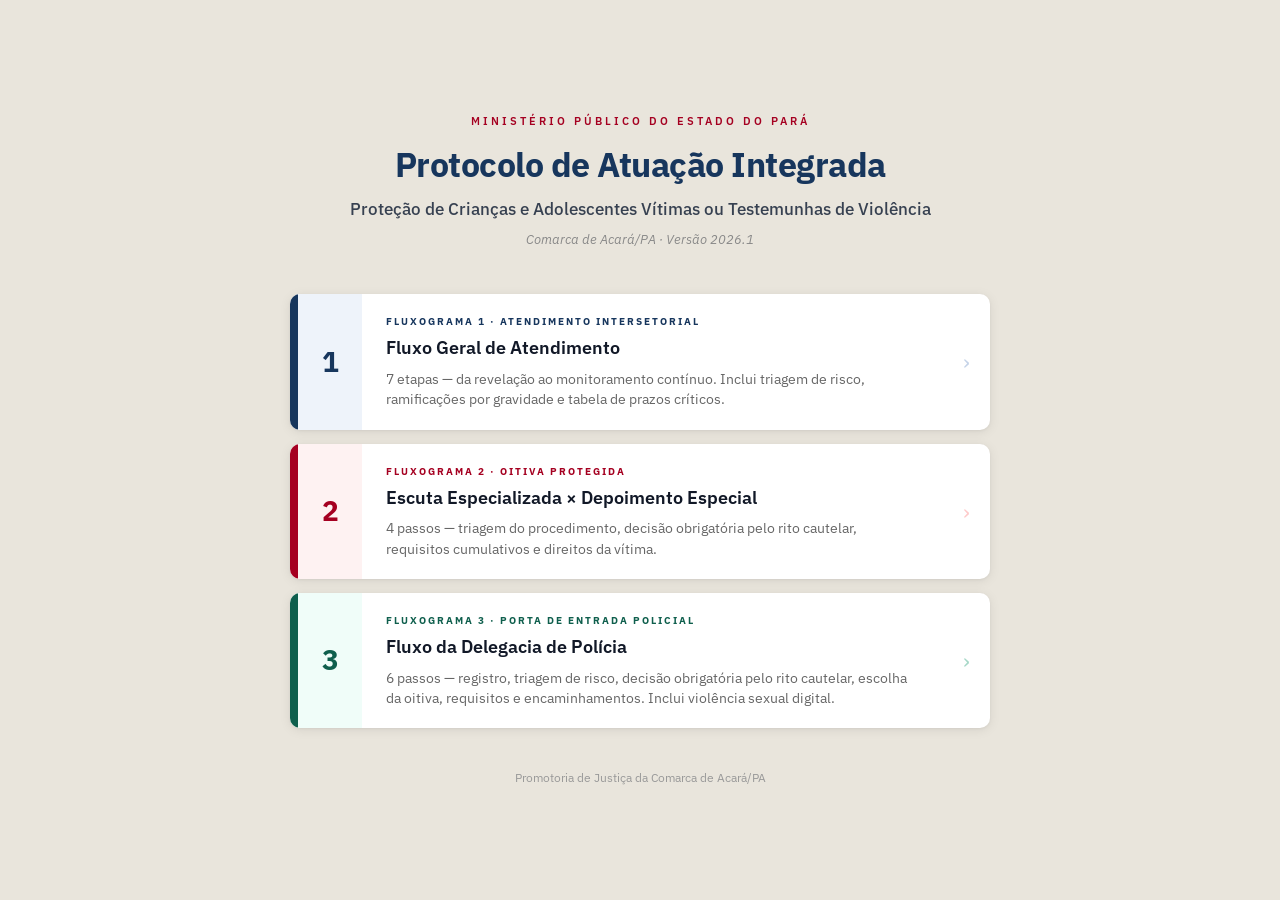
==== index.html @ ddd2dcef "Reestrutura fluxogramas como site estático e aplica revisão legal - Converte os quatro bundles (.dc." ====
<!DOCTYPE html>
<html lang="pt-BR">
<head>
  <meta charset="utf-8">
  <meta name="viewport" content="width=device-width, initial-scale=1">
  <title>Protocolo de Atuação Integrada · Acará/PA</title>
  <meta name="description" content="Fluxogramas de atendimento a crianças e adolescentes vítimas ou testemunhas de violência na Comarca de Acará/PA.">
  <link rel="stylesheet" href="assets/css/fluxograma.css">
  <script src="assets/js/embed.js"></script>
</head>
<body>
  <main class="home">
    <header class="home__header">
      <div class="home__kicker">Ministério Público do Estado do Pará</div>
      <h1>Protocolo de Atuação Integrada</h1>
      <p>Proteção de Crianças e Adolescentes Vítimas ou Testemunhas de Violência</p>
      <p class="home__meta">Comarca de Acará/PA · Versão 2026.1</p>
    </header>

    <nav class="cards" aria-label="Fluxogramas">
      <a class="card" href="fluxograma-1.html">
        <span class="card__num" aria-hidden="true">1</span>
        <span class="card__body">
          <span class="card__kicker">Fluxograma 1 · Atendimento Intersetorial</span>
          <span class="card__title">Fluxo Geral de Atendimento</span>
          <span class="card__desc">7 etapas — da revelação ao monitoramento contínuo. Inclui triagem de risco, ramificações por gravidade e tabela de prazos críticos.</span>
        </span>
        <span class="card__go" aria-hidden="true">›</span>
      </a>

      <a class="card card--wine" href="fluxograma-2.html">
        <span class="card__num" aria-hidden="true">2</span>
        <span class="card__body">
          <span class="card__kicker">Fluxograma 2 · Oitiva Protegida</span>
          <span class="card__title">Escuta Especializada × Depoimento Especial</span>
          <span class="card__desc">4 passos — triagem do procedimento, decisão obrigatória pelo rito cautelar, requisitos cumulativos e direitos da vítima.</span>
        </span>
        <span class="card__go" aria-hidden="true">›</span>
      </a>

      <a class="card card--green" href="fluxograma-3.html">
        <span class="card__num" aria-hidden="true">3</span>
        <span class="card__body">
          <span class="card__kicker">Fluxograma 3 · Porta de Entrada Policial</span>
          <span class="card__title">Fluxo da Delegacia de Polícia</span>
          <span class="card__desc">6 passos — registro, triagem de risco, decisão obrigatória pelo rito cautelar, escolha da oitiva, requisitos e encaminhamentos. Inclui violência sexual digital.</span>
        </span>
        <span class="card__go" aria-hidden="true">›</span>
      </a>
    </nav>

    <footer class="home__footer">
      Promotoria de Justiça da Comarca de Acará/PA
    </footer>
  </main>
</body>
</html>
---- assets/css/fluxograma.css ----
/* ==========================================================================
   Protocolo de Atuação Integrada — Comarca de Acará/PA
   Folha de estilo única dos fluxogramas (index + fluxogramas 1, 2 e 3)
   ========================================================================== */

@font-face {
  font-family: "IBM Plex Sans";
  font-style: normal;
  font-weight: 300 700;
  font-display: swap;
  src: url("../fonts/ibm-plex-sans-latin.woff2") format("woff2");
}
@font-face {
  font-family: "IBM Plex Sans";
  font-style: italic;
  font-weight: 300 400;
  font-display: swap;
  src: url("../fonts/ibm-plex-sans-latin-italic.woff2") format("woff2");
}

:root {
  --navy: #17365D;
  --navy-soft: #EEF3FA;
  --navy-line: #C5D3E8;
  --wine: #A50021;
  --wine-soft: #FEF2F2;
  --wine-line: #FECACA;
  --red: #B91C1C;
  --green: #0F5F4D;
  --green-soft: #F0FDF9;
  --green-line: #A7D8C8;
  --amber: #7B5209;
  --amber-soft: #FFFBEB;
  --amber-paper: #FFFCF4;
  --amber-line: #DCC99E;
  --amber-text: #6B5200;

  --ink: #111827;
  --text: #374151;
  --muted: #6B7280;
  --rule: #E5E7EB;
  --paper: #FFFFFF;
  --canvas: #E9E5DC;

  --radius: 10px;
  --shadow: 0 4px 24px rgba(0, 0, 0, .10), 0 1px 4px rgba(0, 0, 0, .06);
  --font: "IBM Plex Sans", system-ui, -apple-system, "Segoe UI", sans-serif;
}

*, *::before, *::after { box-sizing: border-box; }

body {
  margin: 0;
  background: var(--canvas);
  color: var(--text);
  font-family: var(--font);
  font-size: 16px;
  line-height: 1.6;
  -webkit-font-smoothing: antialiased;
}

a { color: inherit; text-decoration: none; }
h1, h2, h3 { margin: 0; color: var(--ink); line-height: 1.3; }
p { margin: 0; }
ul { margin: 0; padding: 0; list-style: none; }

.visually-hidden {
  position: absolute !important; width: 1px; height: 1px; overflow: hidden;
  clip: rect(0 0 0 0); white-space: nowrap;
}

/* --------------------------------------------------------------------------
   Navegação superior
   -------------------------------------------------------------------------- */
.site-nav {
  position: sticky; top: 0; z-index: 100;
  background: var(--ink);
  padding: 10px 28px;
  display: flex; flex-wrap: wrap; align-items: center; gap: 4px;
}
.site-nav__label {
  margin-right: 8px;
  font-size: 11px; letter-spacing: 1px; text-transform: uppercase;
  color: rgba(255, 255, 255, .45);
}
.site-nav__label:hover { color: #fff; }
.site-nav a.site-nav__link {
  font-size: 12px; font-weight: 500;
  padding: 5px 12px; border-radius: 4px;
  color: rgba(255, 255, 255, .65);
  transition: background .15s, color .15s;
}
.site-nav a.site-nav__link:hover { color: #fff; background: rgba(255, 255, 255, .08); }
.site-nav a.site-nav__link[aria-current="page"] {
  color: #fff; font-weight: 600; background: rgba(165, 0, 33, .75);
}

/* --------------------------------------------------------------------------
   Página / folha
   -------------------------------------------------------------------------- */
.page { padding: 40px 24px 64px; }
.sheet {
  max-width: 960px; margin: 0 auto;
  background: var(--paper);
  border-radius: 8px; overflow: hidden;
  box-shadow: var(--shadow);
}

.sheet-header {
  position: relative;
  background: var(--navy);
  padding: 44px 52px 40px 72px;
}
.sheet-header::before {
  content: ""; position: absolute; inset: 0 auto 0 0; width: 8px;
  background: var(--wine);
}
.sheet-header__kicker {
  margin-bottom: 10px;
  font-size: 11px; font-weight: 600; letter-spacing: 2.5px; text-transform: uppercase;
  color: rgba(255, 255, 255, .5);
}
.sheet-header h1 {
  color: #fff; font-size: 38px; font-weight: 700; line-height: 1.15; letter-spacing: -.5px;
}
.sheet-header__lead {
  margin-top: 14px; max-width: 640px;
  font-size: 14px; font-style: italic; color: rgba(255, 255, 255, .6);
}

.sheet-body { padding: 44px 52px 56px; }

.sheet-footer {
  background: var(--navy);
  padding: 14px 52px;
  display: flex; flex-wrap: wrap; justify-content: space-between; gap: 6px 24px;
  font-size: 11px; color: rgba(255, 255, 255, .45);
}

/* --------------------------------------------------------------------------
   Títulos de seção internos
   -------------------------------------------------------------------------- */
.section-label {
  display: flex; align-items: center; gap: 10px;
  margin-bottom: 14px;
  font-size: 10px; font-weight: 700; letter-spacing: 2.5px; text-transform: uppercase;
  color: var(--wine);
}
.section-label::after { content: ""; flex: 1; height: 1px; background: #F0D0D5; }
.section-label--navy { color: var(--navy); }
.section-label--navy::after { background: var(--navy-line); }
.section-label__note {
  order: 2; font-size: 11px; font-weight: 400; letter-spacing: 0; text-transform: none; color: var(--muted);
}

/* --------------------------------------------------------------------------
   Porta de entrada
   -------------------------------------------------------------------------- */
.entry-grid {
  display: grid; grid-template-columns: repeat(4, 1fr); gap: 10px;
}
.entry {
  display: flex; align-items: center; justify-content: center; min-height: 64px;
  padding: 14px 12px; text-align: center;
  background: var(--navy-soft); border: 1.5px solid var(--navy-line); border-radius: 8px;
  font-size: 13px; font-weight: 600; line-height: 1.45; color: var(--navy);
}
.entry--pill {
  flex-direction: column; gap: 4px;
  border-radius: 40px; padding: 16px 28px;
}
.entry--pill strong { font-size: 16px; color: var(--navy); }
.entry--pill span { font-size: 12.5px; font-weight: 400; color: var(--muted); }

/* --------------------------------------------------------------------------
   Setas e convergência
   -------------------------------------------------------------------------- */
.arrow {
  display: flex; flex-direction: column; align-items: center;
  margin: 6px 0;
}
.arrow::before { content: ""; width: 2px; height: 26px; background: var(--wine); border-radius: 1px; }
.arrow::after {
  content: ""; border-left: 8px solid transparent; border-right: 8px solid transparent;
  border-top: 11px solid var(--wine);
}
.arrow__label {
  order: -1; margin-bottom: 4px;
  font-size: 10px; font-style: italic; letter-spacing: 1px; color: #9CA3AF;
}

/* --------------------------------------------------------------------------
   Etapa / passo (card numerado)
   -------------------------------------------------------------------------- */
.step { --c: var(--navy); --c-line: var(--navy-line); --c-bg: var(--paper); }
.step--green { --c: var(--green); --c-line: var(--green-line); }
.step--amber { --c: var(--amber); --c-line: var(--amber-line); --c-bg: var(--amber-paper); }
.step--wine  { --c: var(--wine);  --c-line: var(--wine-line); }

.step__rail { display: flex; align-items: center; }
.step__num {
  flex-shrink: 0; width: 42px; height: 42px; border-radius: 50%;
  display: flex; align-items: center; justify-content: center;
  background: var(--c); color: #fff; font-size: 20px; font-weight: 700;
  box-shadow: 0 2px 10px color-mix(in srgb, var(--c) 35%, transparent);
}
.step__rail::after { content: ""; flex: 1; height: 3px; background: var(--c); border-radius: 0 2px 2px 0; }

.step__card {
  height: calc(100% - 42px);
  padding: 22px 28px;
  background: var(--c-bg);
  border: 1.5px solid var(--c-line); border-top: none;
  border-radius: 0 0 var(--radius) var(--radius);
}
.step__kicker {
  margin-bottom: 5px;
  font-size: 10px; font-weight: 700; letter-spacing: 2px; text-transform: uppercase; color: var(--c);
}
.step__card h2 { margin-bottom: 14px; font-size: 19px; font-weight: 600; }
.step__card h2:last-child { margin-bottom: 0; }
.step__card > p { font-size: 14px; line-height: 1.6; }
.step--amber .step__card > p { color: var(--amber-text); }
.step__card > * + .bullets,
.step__card > * + .choice,
.step__card > * + .reqs,
.step__card > * + .inline-alert { margin-top: 14px; }

.step-pair {
  display: grid; grid-template-columns: 1fr 1fr; gap: 10px; align-items: stretch;
}
.step-pair .step__card { padding: 20px 22px; }
.step-pair .step__card h2 { font-size: 17px; }

/* --------------------------------------------------------------------------
   Listas com marcador ▸
   -------------------------------------------------------------------------- */
.bullets { display: flex; flex-direction: column; gap: 7px; }
.bullets li {
  position: relative; padding-left: 20px;
  font-size: 14px; line-height: 1.65;
}
.bullets li::before {
  content: "▸"; position: absolute; left: 0; top: 1px;
  font-size: 11px; color: var(--bullet, var(--wine));
}
.bullets--sm li { font-size: 12.5px; padding-left: 16px; }
.bullets--sm li::before { font-size: 10px; }
.bullets strong { color: var(--ink); font-weight: 600; }

/* Linha discreta de fundamento legal — sempre DENTRO do quadro */
.legal {
  margin-top: 14px; padding-top: 10px;
  border-top: 1px dashed var(--c-line, var(--rule));
  font-size: 11.5px; line-height: 1.5; color: var(--muted);
}
.legal::before {
  content: "Base legal · ";
  font-weight: 700; letter-spacing: .5px; text-transform: uppercase; font-size: 10px;
  color: var(--c, var(--muted));
}

/* --------------------------------------------------------------------------
   Ramificações (decisão)
   -------------------------------------------------------------------------- */
.branches { display: grid; gap: 10px; }
.branches--2 { grid-template-columns: 1fr 1fr; }
.branches--3 { grid-template-columns: repeat(3, 1fr); }

.branch {
  --c: var(--navy); --c-line: var(--navy-line); --c-soft: var(--navy-soft);
  display: flex; flex-direction: column; overflow: hidden;
  border: 1.5px solid var(--c-line); border-radius: var(--radius);
}
.branch--red   { --c: var(--red);   --c-line: var(--wine-line);  --c-soft: var(--wine-soft); }
.branch--amber { --c: var(--amber); --c-line: var(--amber-line); --c-soft: var(--amber-soft); }
.branch--green { --c: var(--green); --c-line: var(--green-line); --c-soft: var(--green-soft); }
.branch--wine  { --c: var(--wine);  --c-line: var(--wine-line);  --c-soft: var(--wine-soft); }

.branch__head {
  padding: 10px 16px; background: var(--c);
  font-size: 10px; font-weight: 700; letter-spacing: 2px; text-transform: uppercase; color: #fff;
}
.branch__body { flex: 1; padding: 14px 16px; background: var(--c-soft); --bullet: var(--c); }
.branch__title { margin-bottom: 10px; font-size: 14.5px; font-weight: 600; line-height: 1.35; color: var(--ink); }
.branch .legal { --c-line: var(--c-line); }

/* Decisão SIM/NÃO dentro de um card */
.choice { display: grid; grid-template-columns: 1fr 1fr; gap: 10px; }
.choice__opt {
  padding: 12px 16px; border-radius: 8px;
  border: 1.5px solid var(--c-line); background: var(--c-soft);
  font-size: 13.5px; line-height: 1.55;
  --c: var(--navy); --c-line: var(--navy-line); --c-soft: var(--navy-soft);
}
.choice__opt--yes { --c: var(--wine); --c-line: var(--wine-line); --c-soft: var(--wine-soft); }
.choice__opt--no  { --c: var(--green); --c-line: var(--green-line); --c-soft: var(--green-soft); }
.choice__opt b {
  display: block; margin-bottom: 4px;
  font-size: 11px; letter-spacing: 1.5px; text-transform: uppercase; color: var(--c);
}
.choice__opt small { display: block; margin-top: 6px; font-size: 12.5px; color: var(--muted); }

/* --------------------------------------------------------------------------
   Requisitos cumulativos
   -------------------------------------------------------------------------- */
.reqs {
  border: 1.5px solid var(--navy-line); border-radius: var(--radius); overflow: hidden;
  background: var(--paper);
}
.reqs__title {
  padding: 10px 16px; background: var(--navy);
  font-size: 10px; font-weight: 700; letter-spacing: 1.8px; text-transform: uppercase; color: #fff;
}
.reqs ol {
  margin: 0; padding: 0; list-style: none; counter-reset: req;
  display: grid; grid-template-columns: 1fr 1fr;
}
.reqs li {
  counter-increment: req;
  display: flex; gap: 12px; align-items: flex-start;
  padding: 14px 16px; font-size: 13.5px; line-height: 1.55;
  border-top: 1px solid var(--rule);
}
.reqs li:nth-child(even) { border-left: 1px solid var(--rule); }
.reqs li::before {
  content: counter(req);
  flex-shrink: 0; width: 24px; height: 24px; border-radius: 50%;
  display: flex; align-items: center; justify-content: center;
  background: var(--navy); color: #fff; font-size: 12px; font-weight: 700;
}
.reqs .legal { margin: 0; padding: 10px 16px; border-top: 1px solid var(--rule); }

/* --------------------------------------------------------------------------
   Alertas
   -------------------------------------------------------------------------- */
.alert {
  --c: var(--red);
  padding: 18px 22px;
  background: var(--wine-soft);
  border: 1.5px solid var(--wine-line); border-left: 5px solid var(--c); border-radius: 8px;
}
.alert--amber { --c: var(--amber); background: var(--amber-soft); border-color: var(--amber-line); border-left-color: var(--amber); }
.alert--navy  { --c: var(--navy);  background: var(--navy-soft);  border-color: var(--navy-line);  border-left-color: var(--navy); }
.alert__title {
  display: flex; align-items: center; gap: 6px; margin-bottom: 8px;
  font-size: 10.5px; font-weight: 700; letter-spacing: 2px; text-transform: uppercase; color: var(--c);
}
.alert__title::before { content: "⚠"; font-size: 13px; letter-spacing: 0; }
.alert--navy .alert__title::before { content: "◆"; }
.alert p, .alert li { font-size: 14px; line-height: 1.7; }
.alert p + .bullets { margin-top: 10px; }
.alert .bullets { --bullet: var(--c); }

.inline-alert {
  padding: 12px 16px; border-radius: 8px;
  background: var(--wine-soft); border: 1.5px solid var(--wine-line); border-left: 4px solid var(--red);
  font-size: 13.5px; line-height: 1.6;
}
.inline-alert strong { color: var(--red); }

/* --------------------------------------------------------------------------
   Direitos (grade)
   -------------------------------------------------------------------------- */
.rights {
  border: 1.5px solid var(--green-line); border-radius: var(--radius); overflow: hidden;
  --c: var(--green); --c-line: var(--green-line);
}
.rights__head {
  padding: 12px 18px; background: var(--green);
  font-size: 10.5px; font-weight: 700; letter-spacing: 2px; text-transform: uppercase; color: #fff;
}
.rights ul { display: grid; grid-template-columns: 1fr 1fr; background: var(--green-soft); }
.rights li {
  position: relative; padding: 12px 18px 12px 38px;
  font-size: 13.5px; line-height: 1.55;
  border-top: 1px solid var(--green-line);
}
.rights li:nth-child(even) { border-left: 1px solid var(--green-line); }
.rights li::before { content: "✓"; position: absolute; left: 16px; top: 12px; font-weight: 700; color: var(--green); }
.rights .legal { margin: 0; padding: 10px 18px; background: var(--green-soft); border-top: 1px solid var(--green-line); }

/* --------------------------------------------------------------------------
   Tabela de prazos
   -------------------------------------------------------------------------- */
.deadlines {
  width: 100%; border-collapse: separate; border-spacing: 0;
  border: 1.5px solid var(--rule); border-radius: var(--radius); overflow: hidden;
  font-size: 13.5px;
}
.deadlines th {
  padding: 10px 16px; background: var(--navy); text-align: left;
  font-size: 10px; font-weight: 700; letter-spacing: 1.5px; text-transform: uppercase;
  color: rgba(255, 255, 255, .7);
}
.deadlines td { padding: 13px 16px; vertical-align: top; border-top: 1px solid var(--rule); line-height: 1.6; }
.deadlines tbody tr:nth-child(even) td { background: #F9FAFB; }
.deadlines td:first-child { width: 130px; }
.deadlines td:last-child { width: 180px; font-size: 12.5px; color: #555; }
.deadlines small { display: block; margin-top: 4px; font-size: 11.5px; color: var(--muted); }

.tag {
  display: inline-block; padding: 3px 8px; border-radius: 4px; white-space: nowrap;
  font-size: 10.5px; font-weight: 700; letter-spacing: .5px; color: #fff; background: var(--navy);
}
.tag--red   { background: var(--red); }
.tag--amber { background: var(--amber); }
.tag--green { background: var(--green); }

/* --------------------------------------------------------------------------
   Espaçamentos verticais do fluxo
   -------------------------------------------------------------------------- */
.flow > * + * { margin-top: 4px; }
.flow > .spaced { margin-top: 32px; }

/* --------------------------------------------------------------------------
   Índice (capa)
   -------------------------------------------------------------------------- */
.home {
  min-height: 100vh;
  display: flex; flex-direction: column; align-items: center; justify-content: center;
  padding: 48px 24px;
}
.home__header { max-width: 680px; margin-bottom: 44px; text-align: center; }
.home__kicker {
  margin-bottom: 12px;
  font-size: 11px; font-weight: 600; letter-spacing: 3px; text-transform: uppercase; color: var(--wine);
}
.home__header h1 { margin-bottom: 10px; font-size: 34px; font-weight: 700; letter-spacing: -.5px; color: var(--navy); }
.home__header p { font-size: 17px; font-weight: 500; }
.home__header p.home__meta { margin-top: 6px; font-size: 13px; font-weight: 400; font-style: italic; color: #888; }

.cards { width: 100%; max-width: 700px; display: flex; flex-direction: column; gap: 14px; }
.card {
  --c: var(--navy); --c-soft: var(--navy-soft); --c-line: var(--navy-line);
  display: flex; align-items: stretch; overflow: hidden;
  background: var(--paper); border-radius: var(--radius);
  box-shadow: 0 2px 12px rgba(0, 0, 0, .08), 0 1px 3px rgba(0, 0, 0, .05);
  transition: transform .15s ease, box-shadow .15s ease;
}
.card:hover, .card:focus-visible {
  transform: translateY(-2px);
  box-shadow: 0 8px 32px rgba(0, 0, 0, .14), 0 2px 8px rgba(0, 0, 0, .08);
}
.card--wine  { --c: var(--wine);  --c-soft: var(--wine-soft);  --c-line: var(--wine-line); }
.card--green { --c: var(--green); --c-soft: var(--green-soft); --c-line: var(--green-line); }
.card__num {
  flex-shrink: 0; width: 72px;
  display: flex; align-items: center; justify-content: center;
  background: var(--c-soft); border-left: 8px solid var(--c);
  font-size: 28px; font-weight: 700; color: var(--c);
}
.card__body { flex: 1; padding: 20px 24px; }
.card__kicker {
  margin-bottom: 4px;
  font-size: 10px; font-weight: 700; letter-spacing: 2px; text-transform: uppercase; color: var(--c);
}
.card__title { margin-bottom: 6px; font-size: 18px; font-weight: 600; color: var(--ink); }
.card__desc { font-size: 13.5px; line-height: 1.5; color: #666; }
.card__go { display: flex; align-items: center; padding: 0 20px; font-size: 22px; color: var(--c-line); }

.home__footer { margin-top: 40px; text-align: center; font-size: 12px; color: #999; }

/* --------------------------------------------------------------------------
   Modo incorporado (iframe ou ?embed=1): sem barra de navegação
   -------------------------------------------------------------------------- */
.is-embedded .site-nav { display: none; }
.is-embedded .page { padding: 0; }
.is-embedded .sheet { max-width: none; border-radius: 0; box-shadow: none; }
.is-embedded body, body.is-embedded { background: var(--paper); }

/* --------------------------------------------------------------------------
   Responsivo
   -------------------------------------------------------------------------- */
@media (max-width: 820px) {
  .sheet-header { padding: 36px 28px 32px 44px; }
  .sheet-header h1 { font-size: 30px; }
  .sheet-body { padding: 32px 24px 40px; }
  .sheet-footer { padding: 14px 24px; }
  .entry-grid { grid-template-columns: 1fr 1fr; }
  .branches--3 { grid-template-columns: 1fr; }
}

@media (max-width: 640px) {
  .site-nav { padding: 8px 16px; }
  .page { padding: 16px 0 40px; }
  .sheet { border-radius: 0; }
  .sheet-header { padding: 28px 20px 26px 32px; }
  .sheet-header h1 { font-size: 26px; }
  .sheet-body { padding: 24px 16px 32px; }
  .step__card, .step-pair .step__card { padding: 18px 16px; }
  .branches--2, .step-pair, .choice, .reqs ol, .rights ul { grid-template-columns: 1fr; }
  .reqs li:nth-child(even), .rights li:nth-child(even) { border-left: none; }
  .entry-grid { grid-template-columns: 1fr; }

  /* tabela vira lista de cartões */
  .deadlines, .deadlines tbody, .deadlines tr, .deadlines td { display: block; width: 100% !important; }
  .deadlines thead { display: none; }
  .deadlines tr { border-top: 1px solid var(--rule); }
  .deadlines tr:first-child { border-top: none; }
  .deadlines td { border-top: none; padding: 6px 16px; }
  .deadlines td:first-child { padding-top: 14px; }
  .deadlines td:last-child { padding-bottom: 14px; }
  .deadlines td:last-child::before { content: "Responsável: "; font-weight: 600; }

  .home { padding: 32px 16px; }
  .home__header h1 { font-size: 26px; }
  .card__num { width: 56px; font-size: 22px; }
  .card__body { padding: 16px; }
  .card__go { display: none; }
}

/* --------------------------------------------------------------------------
   Impressão
   -------------------------------------------------------------------------- */
@media print {
  body { background: #fff; }
  .site-nav { display: none; }
  .page { padding: 0; }
  .sheet { box-shadow: none; max-width: none; }
  .step, .branch, .alert, .reqs, .rights, .deadlines tr { break-inside: avoid; }
  * { -webkit-print-color-adjust: exact; print-color-adjust: exact; }
}

/* --------------------------------------------------------------------------
   Complementos
   -------------------------------------------------------------------------- */
.step--green { --bullet: var(--green); }
.step__card h2.h2-tight { margin-bottom: 6px; }
.card__kicker, .card__title, .card__desc { display: block; }
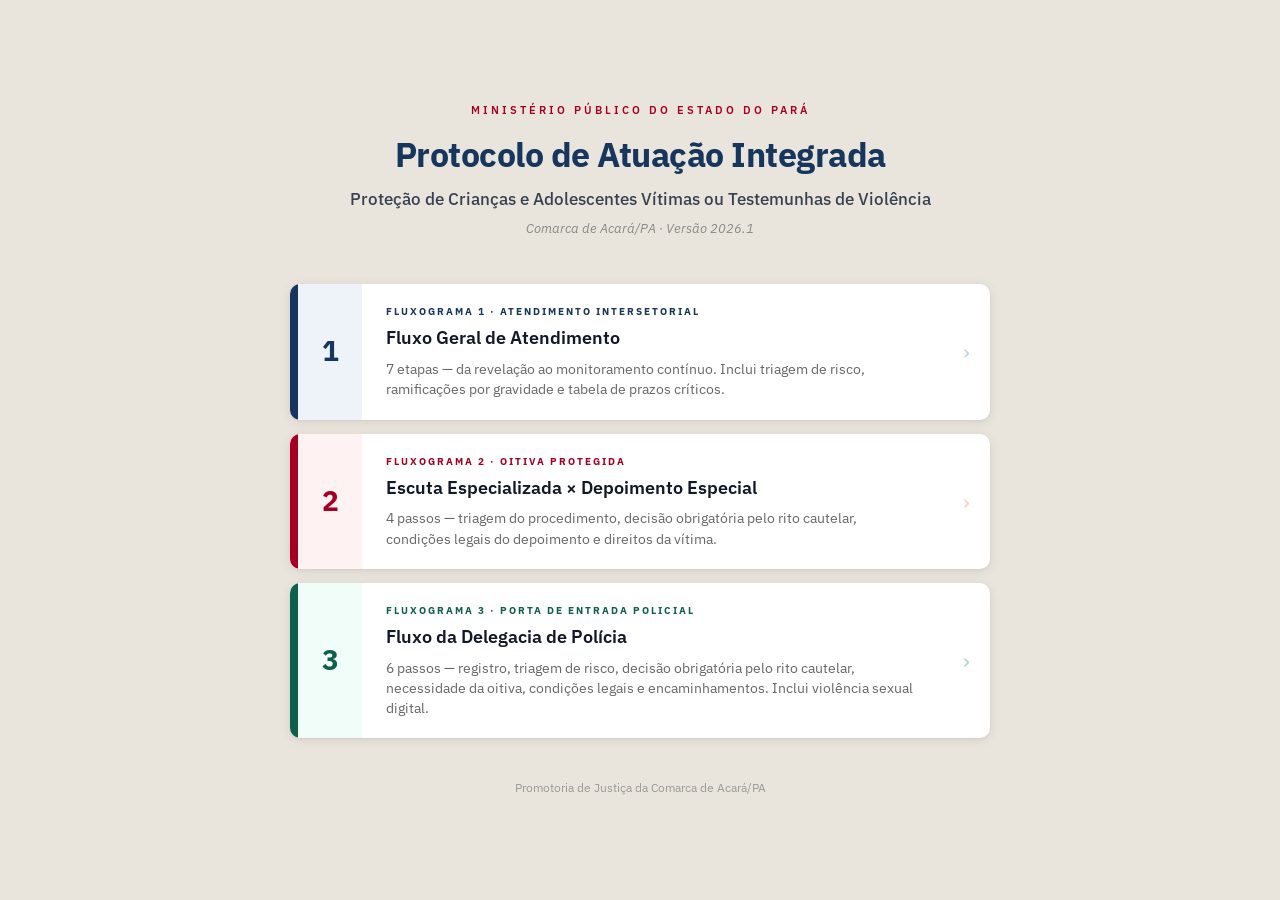
==== commit 432cfb1d: "Remove conteúdo baseado na IN PCPA 4/2018 Texto da instrução normativa não localizado em fonte públi" ====
--- a/index.html
+++ b/index.html
@@ -33,7 +33,7 @@
         <span class="card__body">
           <span class="card__kicker">Fluxograma 2 · Oitiva Protegida</span>
           <span class="card__title">Escuta Especializada × Depoimento Especial</span>
-          <span class="card__desc">4 passos — triagem do procedimento, decisão obrigatória pelo rito cautelar, requisitos cumulativos e direitos da vítima.</span>
+          <span class="card__desc">4 passos — triagem do procedimento, decisão obrigatória pelo rito cautelar, condições legais do depoimento e direitos da vítima.</span>
         </span>
         <span class="card__go" aria-hidden="true">›</span>
       </a>
@@ -43,7 +43,7 @@
         <span class="card__body">
           <span class="card__kicker">Fluxograma 3 · Porta de Entrada Policial</span>
           <span class="card__title">Fluxo da Delegacia de Polícia</span>
-          <span class="card__desc">6 passos — registro, triagem de risco, decisão obrigatória pelo rito cautelar, escolha da oitiva, requisitos e encaminhamentos. Inclui violência sexual digital.</span>
+          <span class="card__desc">6 passos — registro, triagem de risco, decisão obrigatória pelo rito cautelar, necessidade da oitiva, condições legais e encaminhamentos. Inclui violência sexual digital.</span>
         </span>
         <span class="card__go" aria-hidden="true">›</span>
       </a>
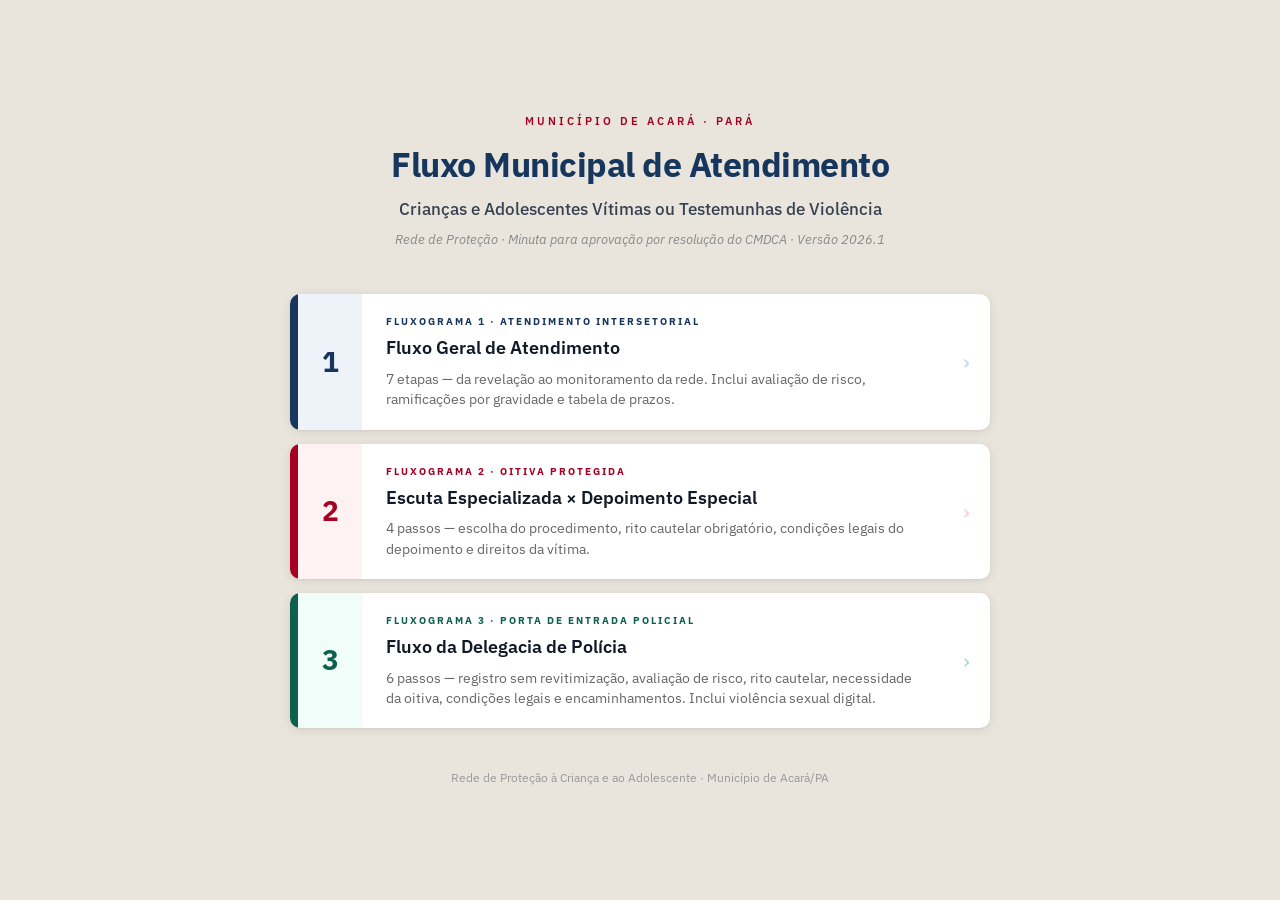
==== commit b69146e7: "Adota identidade municipal e mantém apenas conteúdo com fonte verificada - Site passa a ser da Rede " ====
--- a/index.html
+++ b/index.html
@@ -3,18 +3,18 @@
 <head>
   <meta charset="utf-8">
   <meta name="viewport" content="width=device-width, initial-scale=1">
-  <title>Protocolo de Atuação Integrada · Acará/PA</title>
-  <meta name="description" content="Fluxogramas de atendimento a crianças e adolescentes vítimas ou testemunhas de violência na Comarca de Acará/PA.">
+  <title>Fluxo Municipal de Atendimento · Acará/PA</title>
+  <meta name="description" content="Fluxogramas da rede de proteção do Município de Acará/PA para o atendimento de crianças e adolescentes vítimas ou testemunhas de violência.">
   <link rel="stylesheet" href="assets/css/fluxograma.css">
   <script src="assets/js/embed.js"></script>
 </head>
 <body>
   <main class="home">
     <header class="home__header">
-      <div class="home__kicker">Ministério Público do Estado do Pará</div>
-      <h1>Protocolo de Atuação Integrada</h1>
-      <p>Proteção de Crianças e Adolescentes Vítimas ou Testemunhas de Violência</p>
-      <p class="home__meta">Comarca de Acará/PA · Versão 2026.1</p>
+      <div class="home__kicker">Município de Acará · Pará</div>
+      <h1>Fluxo Municipal de Atendimento</h1>
+      <p>Crianças e Adolescentes Vítimas ou Testemunhas de Violência</p>
+      <p class="home__meta">Rede de Proteção · Minuta para aprovação por resolução do CMDCA · Versão 2026.1</p>
     </header>
 
     <nav class="cards" aria-label="Fluxogramas">
@@ -23,7 +23,7 @@
         <span class="card__body">
           <span class="card__kicker">Fluxograma 1 · Atendimento Intersetorial</span>
           <span class="card__title">Fluxo Geral de Atendimento</span>
-          <span class="card__desc">7 etapas — da revelação ao monitoramento contínuo. Inclui triagem de risco, ramificações por gravidade e tabela de prazos críticos.</span>
+          <span class="card__desc">7 etapas — da revelação ao monitoramento da rede. Inclui avaliação de risco, ramificações por gravidade e tabela de prazos.</span>
         </span>
         <span class="card__go" aria-hidden="true">›</span>
       </a>
@@ -33,7 +33,7 @@
         <span class="card__body">
           <span class="card__kicker">Fluxograma 2 · Oitiva Protegida</span>
           <span class="card__title">Escuta Especializada × Depoimento Especial</span>
-          <span class="card__desc">4 passos — triagem do procedimento, decisão obrigatória pelo rito cautelar, condições legais do depoimento e direitos da vítima.</span>
+          <span class="card__desc">4 passos — escolha do procedimento, rito cautelar obrigatório, condições legais do depoimento e direitos da vítima.</span>
         </span>
         <span class="card__go" aria-hidden="true">›</span>
       </a>
@@ -43,14 +43,14 @@
         <span class="card__body">
           <span class="card__kicker">Fluxograma 3 · Porta de Entrada Policial</span>
           <span class="card__title">Fluxo da Delegacia de Polícia</span>
-          <span class="card__desc">6 passos — registro, triagem de risco, decisão obrigatória pelo rito cautelar, necessidade da oitiva, condições legais e encaminhamentos. Inclui violência sexual digital.</span>
+          <span class="card__desc">6 passos — registro sem revitimização, avaliação de risco, rito cautelar, necessidade da oitiva, condições legais e encaminhamentos. Inclui violência sexual digital.</span>
         </span>
         <span class="card__go" aria-hidden="true">›</span>
       </a>
     </nav>
 
     <footer class="home__footer">
-      Promotoria de Justiça da Comarca de Acará/PA
+      Rede de Proteção à Criança e ao Adolescente · Município de Acará/PA
     </footer>
   </main>
 </body>
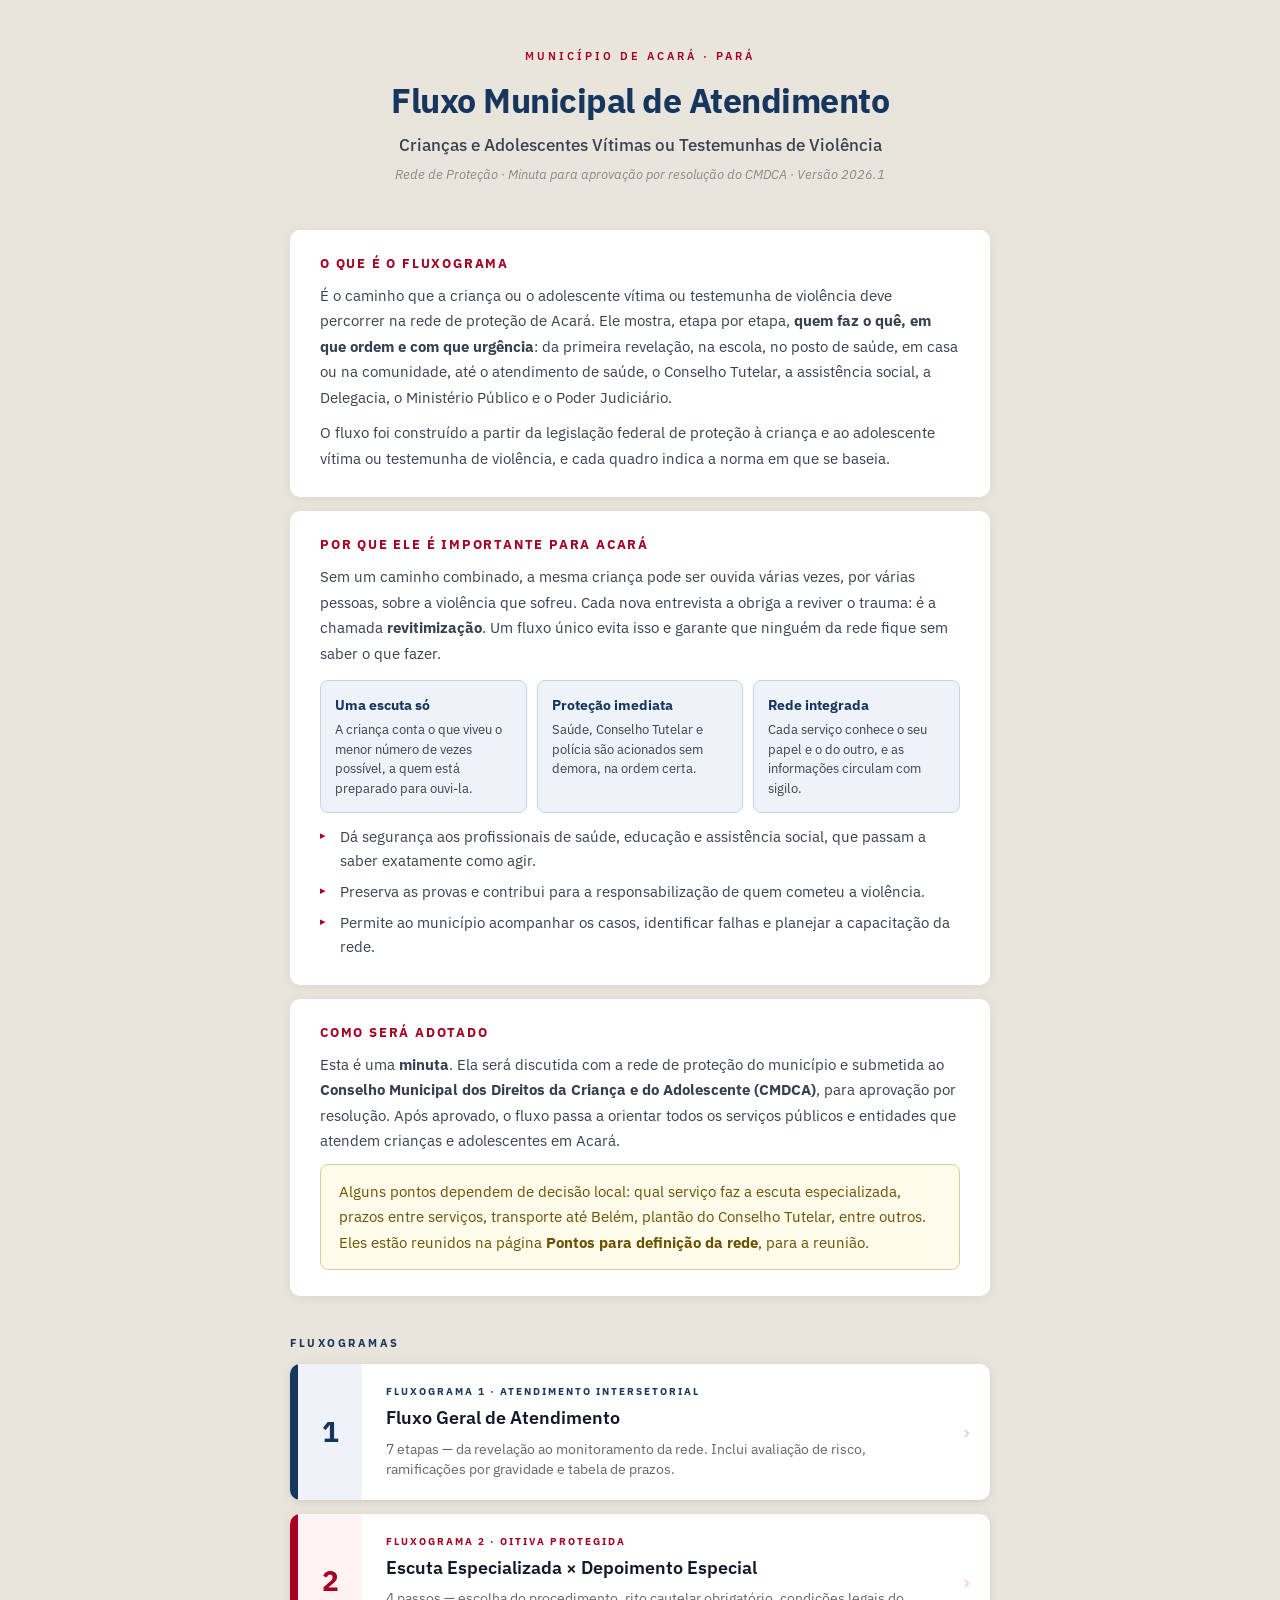
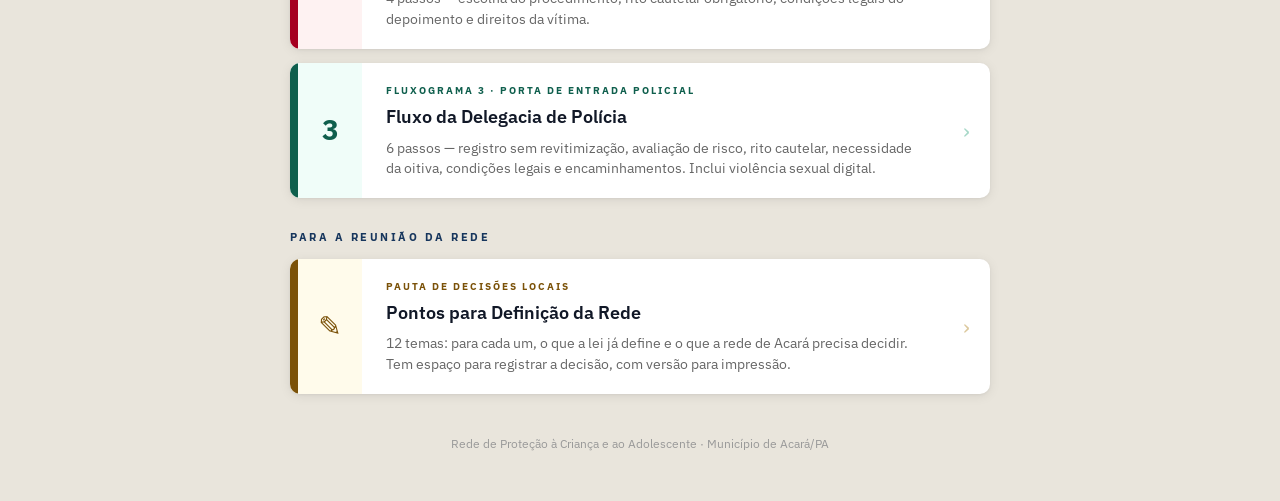
==== commit 2504cdab: "Adiciona apresentação na capa e página de pontos para definição da rede Co-Authored-By: Claude Opus " ====
--- a/index.html
+++ b/index.html
@@ -17,6 +17,36 @@
       <p class="home__meta">Rede de Proteção · Minuta para aprovação por resolução do CMDCA · Versão 2026.1</p>
     </header>
 
+    <section class="intro" aria-label="Apresentação">
+      <div class="intro__block">
+        <h2>O que é o fluxograma</h2>
+        <p>É o caminho que a criança ou o adolescente vítima ou testemunha de violência deve percorrer na rede de proteção de Acará. Ele mostra, etapa por etapa, <strong>quem faz o quê, em que ordem e com que urgência</strong>: da primeira revelação, na escola, no posto de saúde, em casa ou na comunidade, até o atendimento de saúde, o Conselho Tutelar, a assistência social, a Delegacia, o Ministério Público e o Poder Judiciário.</p>
+        <p>O fluxo foi construído a partir da legislação federal de proteção à criança e ao adolescente vítima ou testemunha de violência, e cada quadro indica a norma em que se baseia.</p>
+      </div>
+
+      <div class="intro__block">
+        <h2>Por que ele é importante para Acará</h2>
+        <p>Sem um caminho combinado, a mesma criança pode ser ouvida várias vezes, por várias pessoas, sobre a violência que sofreu. Cada nova entrevista a obriga a reviver o trauma: é a chamada <strong>revitimização</strong>. Um fluxo único evita isso e garante que ninguém da rede fique sem saber o que fazer.</p>
+        <div class="intro__grid">
+          <div class="intro__stat"><strong>Uma escuta só</strong>A criança conta o que viveu o menor número de vezes possível, a quem está preparado para ouvi-la.</div>
+          <div class="intro__stat"><strong>Proteção imediata</strong>Saúde, Conselho Tutelar e polícia são acionados sem demora, na ordem certa.</div>
+          <div class="intro__stat"><strong>Rede integrada</strong>Cada serviço conhece o seu papel e o do outro, e as informações circulam com sigilo.</div>
+        </div>
+        <ul class="bullets">
+          <li>Dá segurança aos profissionais de saúde, educação e assistência social, que passam a saber exatamente como agir.</li>
+          <li>Preserva as provas e contribui para a responsabilização de quem cometeu a violência.</li>
+          <li>Permite ao município acompanhar os casos, identificar falhas e planejar a capacitação da rede.</li>
+        </ul>
+      </div>
+
+      <div class="intro__block">
+        <h2>Como será adotado</h2>
+        <p>Esta é uma <strong>minuta</strong>. Ela será discutida com a rede de proteção do município e submetida ao <strong>Conselho Municipal dos Direitos da Criança e do Adolescente (CMDCA)</strong>, para aprovação por resolução. Após aprovado, o fluxo passa a orientar todos os serviços públicos e entidades que atendem crianças e adolescentes em Acará.</p>
+        <p class="intro__note">Alguns pontos dependem de decisão local: qual serviço faz a escuta especializada, prazos entre serviços, transporte até Belém, plantão do Conselho Tutelar, entre outros. Eles estão reunidos na página <a href="pontos-para-definicao.html"><strong>Pontos para definição da rede</strong></a>, para a reunião.</p>
+      </div>
+    </section>
+
+    <h2 class="home__section-title">Fluxogramas</h2>
     <nav class="cards" aria-label="Fluxogramas">
       <a class="card" href="fluxograma-1.html">
         <span class="card__num" aria-hidden="true">1</span>
@@ -49,6 +79,19 @@
       </a>
     </nav>
 
+    <h2 class="home__section-title">Para a reunião da rede</h2>
+    <nav class="cards" aria-label="Pauta">
+      <a class="card card--amber" href="pontos-para-definicao.html">
+        <span class="card__num" aria-hidden="true">✎</span>
+        <span class="card__body">
+          <span class="card__kicker">Pauta de decisões locais</span>
+          <span class="card__title">Pontos para Definição da Rede</span>
+          <span class="card__desc">12 temas: para cada um, o que a lei já define e o que a rede de Acará precisa decidir. Tem espaço para registrar a decisão, com versão para impressão.</span>
+        </span>
+        <span class="card__go" aria-hidden="true">›</span>
+      </a>
+    </nav>
+
     <footer class="home__footer">
       Rede de Proteção à Criança e ao Adolescente · Município de Acará/PA
     </footer>
--- a/assets/css/fluxograma.css
+++ b/assets/css/fluxograma.css
@@ -528,3 +528,99 @@
 .step--green { --bullet: var(--green); }
 .step__card h2.h2-tight { margin-bottom: 6px; }
 .card__kicker, .card__title, .card__desc { display: block; }
+
+/* --------------------------------------------------------------------------
+   Capa — apresentação
+   -------------------------------------------------------------------------- */
+.intro { width: 100%; max-width: 700px; margin-bottom: 40px; display: flex; flex-direction: column; gap: 14px; }
+.intro__block {
+  background: var(--paper); border-radius: var(--radius); padding: 26px 30px;
+  box-shadow: 0 2px 12px rgba(0, 0, 0, .06);
+}
+.intro__block h2 {
+  margin-bottom: 10px; font-size: 13px; font-weight: 700; letter-spacing: 1.8px; text-transform: uppercase; color: var(--wine);
+}
+.intro__block p { font-size: 15px; line-height: 1.7; }
+.intro__block p + p { margin-top: 10px; }
+.intro__block .bullets { margin-top: 12px; }
+.intro__block .bullets li { font-size: 14.5px; }
+.intro__grid { display: grid; grid-template-columns: repeat(3, 1fr); gap: 10px; margin-top: 14px; }
+.intro__stat {
+  padding: 14px; border-radius: 8px; background: var(--navy-soft); border: 1.5px solid var(--navy-line);
+  font-size: 13px; line-height: 1.5; color: var(--text);
+}
+.intro__stat strong { display: block; margin-bottom: 4px; font-size: 14px; color: var(--navy); }
+.intro__note {
+  padding: 14px 18px; border-radius: 8px; background: var(--amber-soft); border: 1.5px solid var(--amber-line);
+  font-size: 13.5px; line-height: 1.6; color: var(--amber-text);
+}
+.home__section-title {
+  width: 100%; max-width: 700px; margin: 0 0 14px;
+  font-size: 11px; font-weight: 700; letter-spacing: 2.5px; text-transform: uppercase; color: var(--navy);
+}
+.cards + .home__section-title { margin-top: 32px; }
+.card--amber { --c: var(--amber); --c-soft: var(--amber-soft); --c-line: var(--amber-line); }
+
+/* --------------------------------------------------------------------------
+   Pontos para definição
+   -------------------------------------------------------------------------- */
+.topic {
+  --c: var(--navy); --c-line: var(--navy-line);
+  border: 1.5px solid var(--navy-line); border-radius: var(--radius); overflow: hidden;
+}
+.topic + .topic { margin-top: 18px; }
+.topic__head {
+  display: flex; align-items: center; gap: 14px;
+  padding: 14px 20px; background: var(--navy-soft); border-bottom: 1.5px solid var(--navy-line);
+}
+.topic__num {
+  flex-shrink: 0; width: 34px; height: 34px; border-radius: 50%;
+  display: flex; align-items: center; justify-content: center;
+  background: var(--navy); color: #fff; font-weight: 700; font-size: 15px;
+}
+.topic__head h2 { font-size: 17px; font-weight: 600; }
+.topic__area {
+  margin-left: auto; flex-shrink: 0;
+  font-size: 10px; font-weight: 700; letter-spacing: 1.5px; text-transform: uppercase; color: var(--muted);
+}
+.topic__body { padding: 18px 20px; display: grid; grid-template-columns: 1fr 1fr; gap: 16px; }
+.topic__col h3 {
+  margin-bottom: 8px; font-size: 10.5px; font-weight: 700; letter-spacing: 1.5px; text-transform: uppercase;
+}
+.topic__col--law h3 { color: var(--green); }
+.topic__col--ask h3 { color: var(--amber); }
+.topic__col p { font-size: 13.5px; line-height: 1.6; }
+.topic__col--law { --bullet: var(--green); }
+.topic__col--ask { --bullet: var(--amber); }
+.topic__col .bullets li { font-size: 13.5px; }
+.topic__proposal {
+  grid-column: 1 / -1;
+  padding: 10px 14px; border-radius: 8px; background: #F9FAFB; border: 1px dashed var(--navy-line);
+  font-size: 13px; line-height: 1.6;
+}
+.topic__proposal b { color: var(--navy); }
+.topic__decision {
+  grid-column: 1 / -1;
+  border-top: 1px solid var(--rule); padding-top: 12px;
+  font-size: 12px; color: var(--muted);
+}
+.topic__decision span {
+  display: block; margin-top: 6px; height: 44px;
+  border: 1px solid var(--rule); border-radius: 6px; background: #fff;
+}
+.topic .legal { grid-column: 1 / -1; margin-top: 0; }
+
+.page-intro { font-size: 15px; line-height: 1.7; }
+.page-intro + .page-intro { margin-top: 10px; }
+
+@media (max-width: 640px) {
+  .intro__block { padding: 20px 18px; }
+  .intro__grid { grid-template-columns: 1fr; }
+  .topic__body { grid-template-columns: 1fr; }
+  .topic__head { flex-wrap: wrap; }
+  .topic__area { margin-left: 48px; }
+}
+@media print {
+  .topic { break-inside: avoid; }
+}
+.sheet-body > .section-label { margin-top: 32px; }
